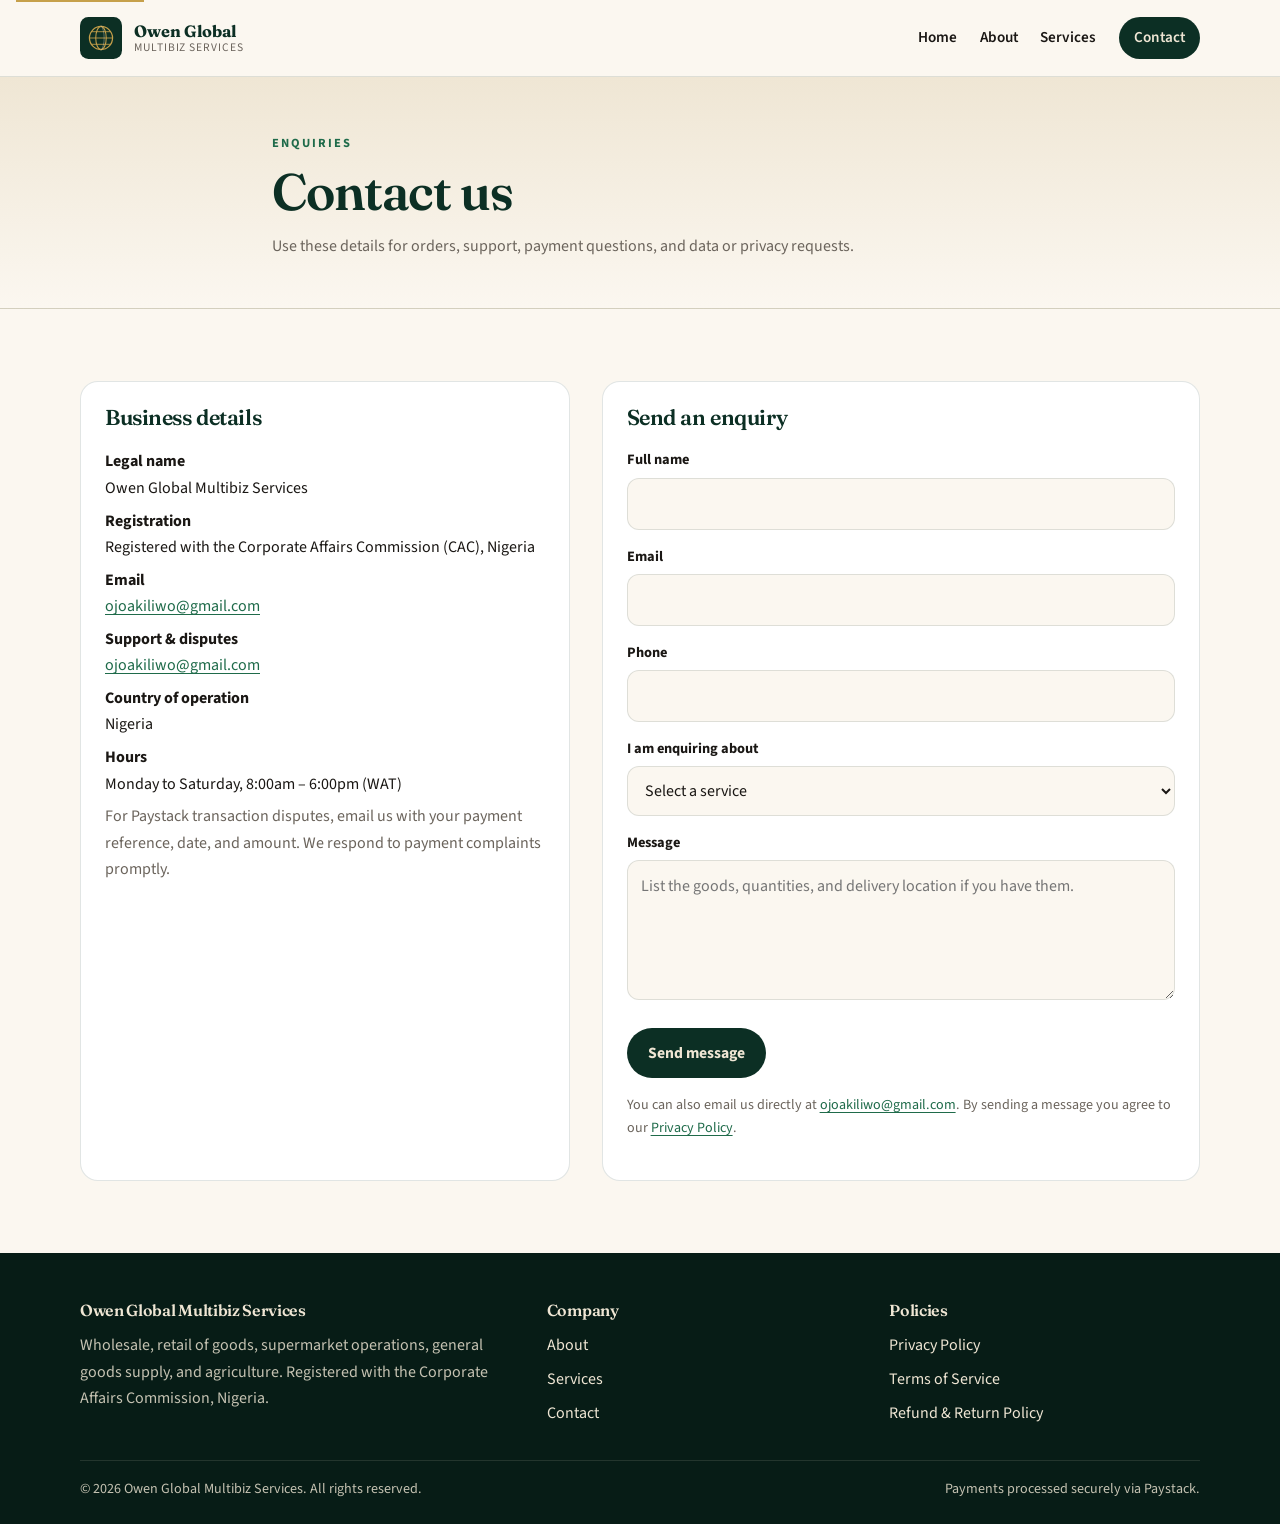
==== contact.html @ f967d384 "Add public website for Owen Global Multibiz Services Simple static site covering wholesale, retail, " ====
<!DOCTYPE html>
<html lang="en">
<head>
  <meta charset="UTF-8">
  <meta name="viewport" content="width=device-width, initial-scale=1">
  <title>Contact | Owen Global Multibiz Services</title>
  <meta name="description" content="Contact Owen Global Multibiz Services for wholesale, retail, supermarket, supply, and agriculture enquiries.">
  <link rel="icon" href="assets/favicon.svg" type="image/svg+xml">
  <link rel="preconnect" href="https://fonts.googleapis.com">
  <link rel="preconnect" href="https://fonts.gstatic.com" crossorigin>
  <link href="https://fonts.googleapis.com/css2?family=Fraunces:opsz,wght@9..144,500;9..144,600;9..144,700&family=Source+Sans+3:wght@400;600;700&display=swap" rel="stylesheet">
  <link rel="stylesheet" href="css/styles.css">
</head>
<body>
  <a class="skip-link" href="#content">Skip to content</a>
  <header class="site-header">
    <div class="wrap header-inner">
      <a class="brand" href="index.html">
        <img src="assets/logo.svg" alt="">
        <span class="brand-text">
          <strong>Owen Global</strong>
          <span>Multibiz Services</span>
        </span>
      </a>
      <button class="menu-toggle" type="button" aria-expanded="false" aria-controls="site-nav" aria-label="Open menu"><span></span></button>
      <nav class="nav" id="site-nav">
        <a href="index.html">Home</a>
        <a href="about.html">About</a>
        <a href="services.html">Services</a>
        <a href="contact.html" class="nav-cta" aria-current="page">Contact</a>
      </nav>
    </div>
  </header>

  <main id="content">
    <div class="page-hero">
      <div class="wrap prose">
        <p class="section-kicker">Enquiries</p>
        <h1>Contact us</h1>
        <p class="muted">Use these details for orders, support, payment questions, and data or privacy requests.</p>
      </div>
    </div>

    <section>
      <div class="wrap contact-grid">
        <div class="contact-card">
          <h2>Business details</h2>
          <p><strong>Legal name</strong><br>Owen Global Multibiz Services</p>
          <p><strong>Registration</strong><br>Registered with the Corporate Affairs Commission (CAC), Nigeria</p>
          <p><strong>Email</strong><br><a href="mailto:ojoakiliwo@gmail.com">ojoakiliwo@gmail.com</a></p>
          <p><strong>Support &amp; disputes</strong><br><a href="mailto:ojoakiliwo@gmail.com">ojoakiliwo@gmail.com</a></p>
          <p><strong>Country of operation</strong><br>Nigeria</p>
          <p><strong>Hours</strong><br>Monday to Saturday, 8:00am – 6:00pm (WAT)</p>
          <p class="muted">For Paystack transaction disputes, email us with your payment reference, date, and amount. We respond to payment complaints promptly.</p>
        </div>

        <form action="https://formsubmit.co/ojoakiliwo@gmail.com" method="POST">
          <h2>Send an enquiry</h2>
          <input type="hidden" name="_subject" value="Owen Global website enquiry">
          <input type="hidden" name="_captcha" value="false">
          <input type="hidden" name="_template" value="table">
          <input type="hidden" name="_next" value="https://ojoakiliwo.github.io/Owen-Global-Multibiz-Services-/thank-you.html">
          <input type="text" name="_honey" style="display:none">

          <label for="name">Full name</label>
          <input id="name" name="name" type="text" required autocomplete="name">

          <label for="email">Email</label>
          <input id="email" name="email" type="email" required autocomplete="email">

          <label for="phone">Phone</label>
          <input id="phone" name="phone" type="tel" autocomplete="tel">

          <label for="interest">I am enquiring about</label>
          <select id="interest" name="interest" required>
            <option value="">Select a service</option>
            <option>Wholesale of goods</option>
            <option>Retail / supermarket</option>
            <option>General goods supply</option>
            <option>Agriculture</option>
            <option>Payments or an existing order</option>
            <option>Something else</option>
          </select>

          <label for="message">Message</label>
          <textarea id="message" name="message" required placeholder="List the goods, quantities, and delivery location if you have them."></textarea>

          <p style="margin-top: 1.2rem;">
            <button class="btn btn-dark" type="submit">Send message</button>
          </p>
          <p class="form-note">You can also email us directly at <a href="mailto:ojoakiliwo@gmail.com">ojoakiliwo@gmail.com</a>. By sending a message you agree to our <a href="privacy.html">Privacy Policy</a>.</p>
        </form>
      </div>
    </section>
  </main>

  <footer class="site-footer">
    <div class="wrap">
      <div class="footer-grid">
        <div>
          <h3>Owen Global Multibiz Services</h3>
          <p>Wholesale, retail of goods, supermarket operations, general goods supply, and agriculture. Registered with the Corporate Affairs Commission, Nigeria.</p>
        </div>
        <div>
          <h3>Company</h3>
          <ul>
            <li><a href="about.html">About</a></li>
            <li><a href="services.html">Services</a></li>
            <li><a href="contact.html">Contact</a></li>
          </ul>
        </div>
        <div>
          <h3>Policies</h3>
          <ul>
            <li><a href="privacy.html">Privacy Policy</a></li>
            <li><a href="terms.html">Terms of Service</a></li>
            <li><a href="refunds.html">Refund &amp; Return Policy</a></li>
          </ul>
        </div>
      </div>
      <div class="copyright">
        <span>&copy; <span id="year">2026</span> Owen Global Multibiz Services. All rights reserved.</span>
        <span>Payments processed securely via Paystack.</span>
      </div>
    </div>
  </footer>
  <script src="js/main.js"></script>
</body>
</html>
---- css/styles.css ----
/* Owen Global Multibiz Services — site styles */

:root {
  --forest: #0c2f24;
  --forest-deep: #071c16;
  --leaf: #1f6b4a;
  --leaf-soft: #2d8a62;
  --gold: #c6a04a;
  --gold-soft: #e4c57a;
  --sand: #efe6d4;
  --paper: #fbf7f0;
  --ink: #1a1714;
  --stone: #6b645c;
  --line: rgba(12, 47, 36, 0.12);
  --white: #ffffff;
  --shadow: 0 18px 50px rgba(7, 28, 22, 0.12);
  --radius: 18px;
  --max: 1120px;
  --header: 76px;
}

*,
*::before,
*::after {
  box-sizing: border-box;
}

html {
  scroll-behavior: smooth;
}

body {
  margin: 0;
  font-family: "Source Sans 3", "Segoe UI", sans-serif;
  color: var(--ink);
  background: var(--paper);
  line-height: 1.65;
  min-height: 100vh;
}

img {
  max-width: 100%;
  display: block;
}

a {
  color: var(--leaf);
  text-decoration-thickness: 1px;
  text-underline-offset: 3px;
}

a:hover {
  color: var(--forest);
}

h1,
h2,
h3,
h4 {
  font-family: "Fraunces", Georgia, serif;
  font-weight: 600;
  line-height: 1.15;
  color: var(--forest);
  letter-spacing: -0.02em;
}

p {
  margin: 0 0 1rem;
}

.skip-link {
  position: absolute;
  left: 1rem;
  top: -40px;
  background: var(--gold);
  color: var(--forest);
  padding: 0.5rem 0.8rem;
  z-index: 100;
}

.skip-link:focus {
  top: 1rem;
}

.wrap {
  width: min(calc(100% - 2.4rem), var(--max));
  margin-inline: auto;
}

.site-header {
  position: sticky;
  top: 0;
  z-index: 50;
  background: rgba(251, 247, 240, 0.92);
  backdrop-filter: blur(14px);
  border-bottom: 1px solid var(--line);
}

.header-inner {
  min-height: var(--header);
  display: flex;
  align-items: center;
  justify-content: space-between;
  gap: 1rem;
}

.brand {
  display: flex;
  align-items: center;
  gap: 0.75rem;
  color: inherit;
  text-decoration: none;
}

.brand img {
  width: 42px;
  height: 42px;
}

.brand-text {
  display: flex;
  flex-direction: column;
  line-height: 1.15;
}

.brand-text strong {
  font-family: "Fraunces", Georgia, serif;
  font-size: 1.02rem;
  color: var(--forest);
}

.brand-text span {
  font-size: 0.72rem;
  letter-spacing: 0.08em;
  text-transform: uppercase;
  color: var(--stone);
}

.nav {
  display: flex;
  align-items: center;
  gap: 1.4rem;
}

.nav a {
  color: var(--ink);
  text-decoration: none;
  font-weight: 600;
  font-size: 0.95rem;
}

.nav a:hover,
.nav a[aria-current="page"] {
  color: var(--leaf);
}

.nav-cta {
  background: var(--forest);
  color: var(--sand) !important;
  padding: 0.55rem 0.95rem;
  border-radius: 999px;
}

.nav-cta:hover {
  background: var(--leaf);
}

.menu-toggle {
  display: none;
  border: 1px solid var(--line);
  background: var(--white);
  border-radius: 10px;
  width: 44px;
  height: 44px;
  cursor: pointer;
}

.menu-toggle span,
.menu-toggle span::before,
.menu-toggle span::after {
  display: block;
  width: 18px;
  height: 2px;
  background: var(--forest);
  position: relative;
  margin: 0 auto;
}

.menu-toggle span::before,
.menu-toggle span::after {
  content: "";
  position: absolute;
  left: 0;
}

.menu-toggle span::before {
  top: -6px;
}

.menu-toggle span::after {
  top: 6px;
}

.hero {
  position: relative;
  overflow: hidden;
  background:
    radial-gradient(circle at 85% 10%, rgba(198, 160, 74, 0.22), transparent 32%),
    linear-gradient(160deg, var(--forest-deep) 0%, var(--forest) 48%, #134433 100%);
  color: var(--sand);
  padding: 5.5rem 0 5rem;
}

.hero::after {
  content: "";
  position: absolute;
  inset: auto -8% -28% auto;
  width: min(52vw, 520px);
  height: min(52vw, 520px);
  border: 1px solid rgba(198, 160, 74, 0.28);
  border-radius: 50%;
  pointer-events: none;
}

.hero-grid {
  position: relative;
  z-index: 1;
  display: grid;
  grid-template-columns: 1.3fr 0.9fr;
  gap: 3rem;
  align-items: center;
}

.eyebrow {
  display: inline-flex;
  align-items: center;
  gap: 0.5rem;
  color: var(--gold-soft);
  font-size: 0.78rem;
  letter-spacing: 0.16em;
  text-transform: uppercase;
  font-weight: 700;
  margin-bottom: 1rem;
}

.eyebrow::before {
  content: "";
  width: 28px;
  height: 1px;
  background: var(--gold);
}

.hero h1 {
  color: var(--white);
  font-size: clamp(2.4rem, 5.4vw, 4.3rem);
  margin: 0 0 1rem;
}

.hero p.lead {
  font-size: 1.18rem;
  color: rgba(239, 230, 212, 0.88);
  max-width: 38rem;
}

.hero-actions {
  display: flex;
  flex-wrap: wrap;
  gap: 0.8rem;
  margin-top: 1.8rem;
}

.btn {
  display: inline-flex;
  align-items: center;
  justify-content: center;
  gap: 0.4rem;
  border-radius: 999px;
  padding: 0.82rem 1.25rem;
  font-weight: 700;
  text-decoration: none;
  border: 1px solid transparent;
  cursor: pointer;
  font-family: inherit;
  font-size: 0.98rem;
}

.btn-gold {
  background: var(--gold);
  color: var(--forest-deep);
}

.btn-gold:hover {
  background: var(--gold-soft);
  color: var(--forest-deep);
}

.btn-ghost {
  background: transparent;
  color: var(--sand);
  border-color: rgba(239, 230, 212, 0.35);
}

.btn-ghost:hover {
  color: var(--white);
  border-color: var(--gold);
}

.btn-dark {
  background: var(--forest);
  color: var(--sand);
}

.btn-dark:hover {
  background: var(--leaf);
  color: var(--white);
}

.hero-card {
  background: rgba(255, 255, 255, 0.06);
  border: 1px solid rgba(239, 230, 212, 0.16);
  border-radius: var(--radius);
  padding: 1.5rem;
  backdrop-filter: blur(8px);
}

.hero-card h2 {
  color: var(--sand);
  font-size: 1.15rem;
  margin: 0 0 1rem;
}

.hero-card ul {
  margin: 0;
  padding: 0;
  list-style: none;
}

.hero-card li {
  display: flex;
  justify-content: space-between;
  gap: 1rem;
  padding: 0.7rem 0;
  border-bottom: 1px solid rgba(239, 230, 212, 0.12);
  font-size: 0.95rem;
}

.hero-card li:last-child {
  border-bottom: 0;
}

.hero-card span {
  color: var(--gold-soft);
  font-weight: 700;
}

.trust {
  background: var(--sand);
  border-bottom: 1px solid var(--line);
}

.trust-row {
  display: grid;
  grid-template-columns: repeat(4, 1fr);
  gap: 1rem;
  padding: 1.2rem 0;
}

.trust-item {
  text-align: center;
  font-size: 0.82rem;
  letter-spacing: 0.08em;
  text-transform: uppercase;
  font-weight: 700;
  color: var(--forest);
}

section {
  padding: 4.5rem 0;
}

.section-kicker {
  color: var(--leaf);
  font-size: 0.78rem;
  letter-spacing: 0.16em;
  text-transform: uppercase;
  font-weight: 700;
  margin-bottom: 0.6rem;
}

.section-head {
  max-width: 40rem;
  margin-bottom: 2.4rem;
}

.section-head h2 {
  font-size: clamp(1.8rem, 3vw, 2.5rem);
  margin: 0 0 0.7rem;
}

.muted {
  color: var(--stone);
}

.cards {
  display: grid;
  grid-template-columns: repeat(3, 1fr);
  gap: 1.2rem;
}

.card {
  background: var(--white);
  border: 1px solid var(--line);
  border-radius: var(--radius);
  padding: 1.4rem;
  box-shadow: 0 1px 0 rgba(255, 255, 255, 0.8);
}

.card h3 {
  margin: 0.8rem 0 0.5rem;
  font-size: 1.25rem;
}

.icon {
  width: 44px;
  height: 44px;
  border-radius: 12px;
  background: var(--sand);
  color: var(--forest);
  display: grid;
  place-items: center;
}

.split {
  display: grid;
  grid-template-columns: 1fr 1fr;
  gap: 3rem;
  align-items: center;
}

.panel {
  background: var(--forest);
  color: var(--sand);
  border-radius: 28px;
  padding: 2rem;
  min-height: 280px;
}

.panel h3 {
  color: var(--white);
}

.panel ol {
  margin: 0;
  padding-left: 1.1rem;
}

.panel li + li {
  margin-top: 0.8rem;
}

.steps {
  display: grid;
  grid-template-columns: repeat(3, 1fr);
  gap: 1.2rem;
}

.step {
  padding: 1.4rem 0;
  border-top: 2px solid var(--gold);
}

.step strong {
  display: block;
  font-family: "Fraunces", Georgia, serif;
  font-size: 1.3rem;
  color: var(--forest);
  margin-bottom: 0.4rem;
}

.cta-band {
  background:
    linear-gradient(135deg, var(--forest) 0%, #163c30 100%);
  color: var(--sand);
}

.cta-band h2 {
  color: var(--white);
}

.cta-inner {
  display: flex;
  justify-content: space-between;
  gap: 2rem;
  align-items: center;
}

.page-hero {
  padding: 3.5rem 0 2rem;
  background:
    linear-gradient(180deg, var(--sand) 0%, var(--paper) 100%);
  border-bottom: 1px solid var(--line);
}

.page-hero h1 {
  font-size: clamp(2rem, 4vw, 3.2rem);
  margin: 0 0 0.7rem;
}

.prose {
  max-width: 46rem;
}

.prose h2 {
  margin-top: 2.2rem;
  font-size: 1.45rem;
}

.prose ul,
.prose ol {
  padding-left: 1.2rem;
}

.legal {
  padding-bottom: 5rem;
}

.contact-grid {
  display: grid;
  grid-template-columns: 0.9fr 1.1fr;
  gap: 2rem;
}

.contact-card,
form {
  background: var(--white);
  border: 1px solid var(--line);
  border-radius: var(--radius);
  padding: 1.5rem;
}

.contact-card h2,
form h2 {
  margin-top: 0;
  font-size: 1.35rem;
}

.contact-card p {
  margin-bottom: 0.4rem;
}

label {
  display: block;
  font-weight: 700;
  font-size: 0.9rem;
  margin: 0.9rem 0 0.35rem;
}

input,
select,
textarea {
  width: 100%;
  border: 1px solid var(--line);
  background: var(--paper);
  border-radius: 12px;
  padding: 0.75rem 0.85rem;
  font: inherit;
  color: var(--ink);
}

textarea {
  min-height: 140px;
  resize: vertical;
}

input:focus,
select:focus,
textarea:focus {
  outline: 2px solid var(--gold);
  border-color: transparent;
}

.form-note {
  font-size: 0.88rem;
  color: var(--stone);
  margin-top: 0.8rem;
}

.site-footer {
  background: var(--forest-deep);
  color: rgba(239, 230, 212, 0.82);
  padding: 3rem 0 1.4rem;
}

.footer-grid {
  display: grid;
  grid-template-columns: 1.4fr 1fr 1fr;
  gap: 2rem;
  padding-bottom: 2rem;
  border-bottom: 1px solid rgba(239, 230, 212, 0.12);
}

.site-footer h3 {
  color: var(--sand);
  font-size: 1rem;
  margin: 0 0 0.8rem;
}

.site-footer a {
  color: var(--sand);
  text-decoration: none;
}

.site-footer a:hover {
  color: var(--gold-soft);
}

.site-footer ul {
  list-style: none;
  margin: 0;
  padding: 0;
}

.site-footer li + li {
  margin-top: 0.45rem;
}

.copyright {
  padding-top: 1.1rem;
  font-size: 0.88rem;
  display: flex;
  justify-content: space-between;
  gap: 1rem;
  flex-wrap: wrap;
}

.badge {
  display: inline-block;
  background: rgba(198, 160, 74, 0.16);
  color: var(--gold-soft);
  border: 1px solid rgba(198, 160, 74, 0.35);
  border-radius: 999px;
  padding: 0.2rem 0.6rem;
  font-size: 0.75rem;
  font-weight: 700;
  letter-spacing: 0.04em;
}

table {
  width: 100%;
  border-collapse: collapse;
  background: var(--white);
  border-radius: 12px;
  overflow: hidden;
}

th,
td {
  text-align: left;
  padding: 0.8rem 0.9rem;
  border-bottom: 1px solid var(--line);
  vertical-align: top;
}

th {
  background: var(--sand);
  color: var(--forest);
}

.product-list {
  display: grid;
  grid-template-columns: repeat(2, 1fr);
  gap: 1rem;
}

@media (max-width: 880px) {
  .hero-grid,
  .split,
  .cards,
  .steps,
  .trust-row,
  .contact-grid,
  .footer-grid,
  .cta-inner,
  .product-list {
    grid-template-columns: 1fr;
  }

  .cta-inner {
    display: grid;
  }

  .menu-toggle {
    display: grid;
    place-items: center;
  }

  .nav {
    display: none;
    position: absolute;
    left: 0;
    right: 0;
    top: var(--header);
    background: var(--paper);
    border-bottom: 1px solid var(--line);
    flex-direction: column;
    align-items: stretch;
    padding: 0.8rem 1.2rem 1.2rem;
    gap: 0.4rem;
  }

  .nav.open {
    display: flex;
  }

  .nav a {
    padding: 0.7rem 0.2rem;
  }

  .nav-cta {
    text-align: center;
  }

  .hero {
    padding: 3.5rem 0 3rem;
  }
}
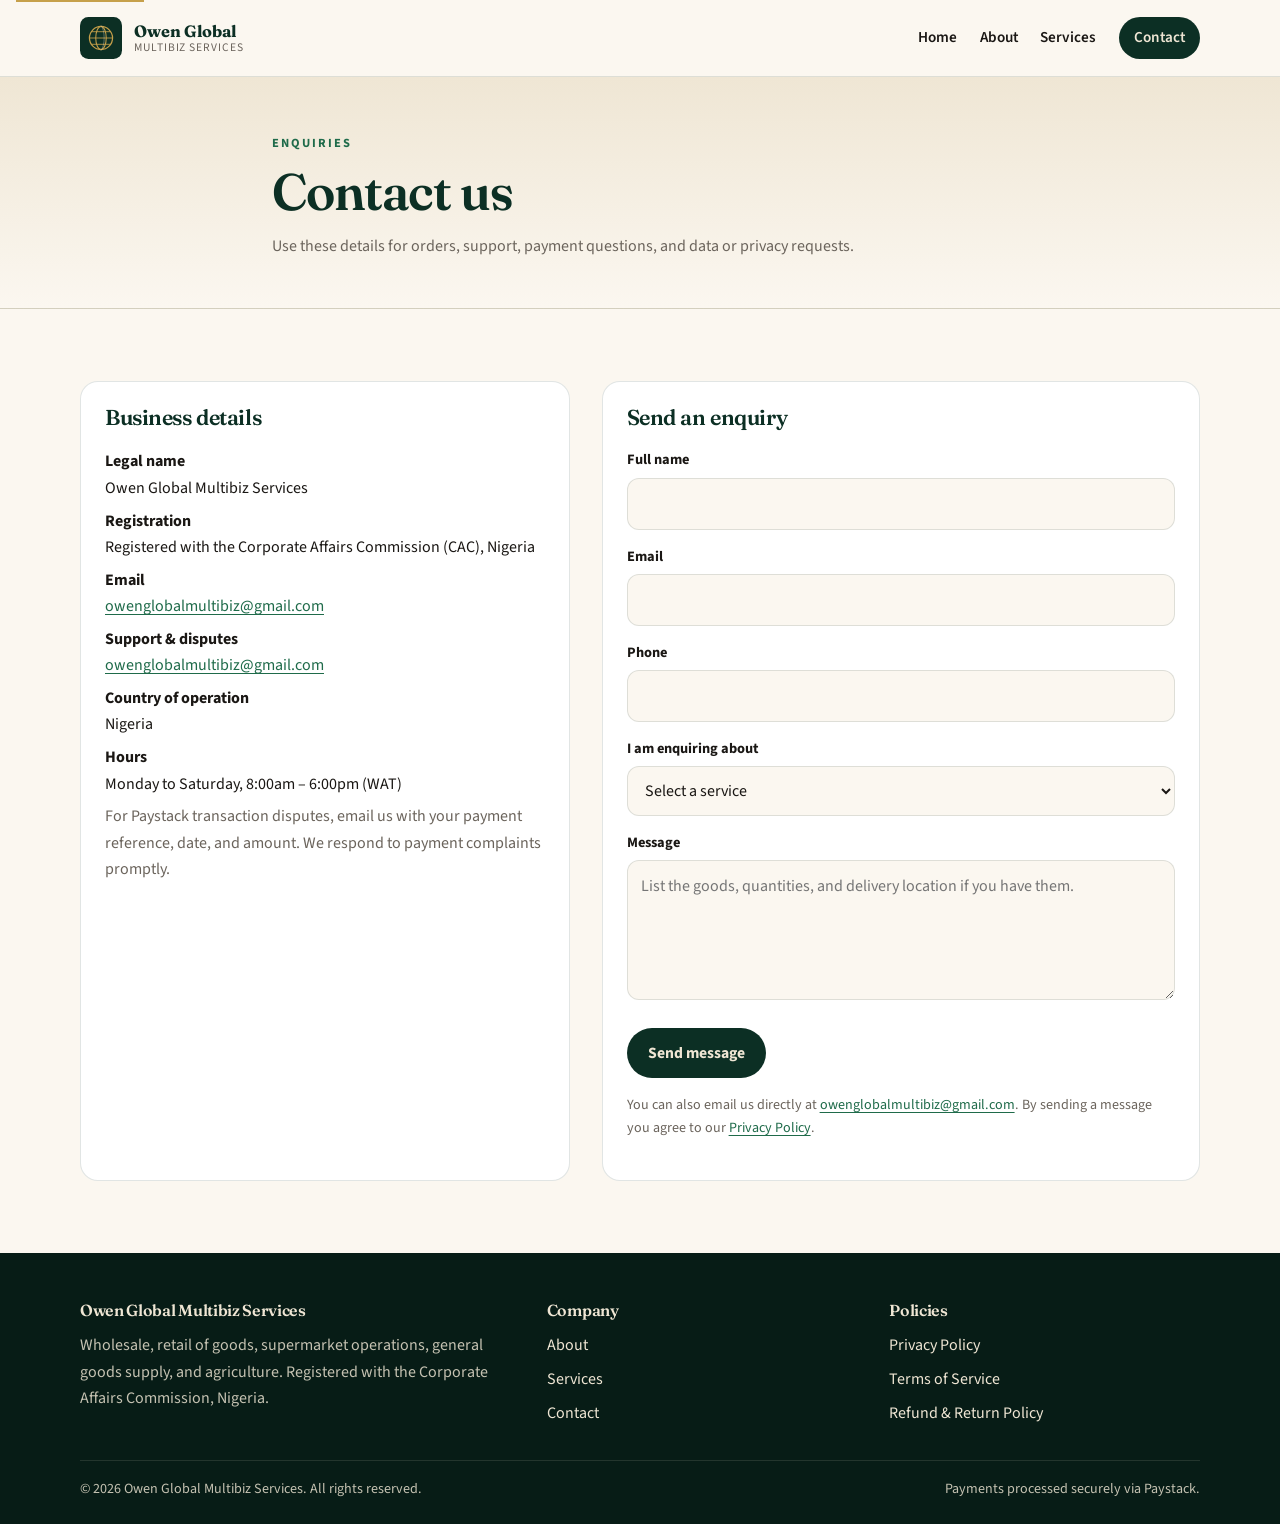
==== commit 2af32798: "Use owenglobalmultibiz@gmail.com as the business email Update contact details, the enquiry form, and" ====
--- a/contact.html
+++ b/contact.html
@@ -47,14 +47,14 @@
           <h2>Business details</h2>
           <p><strong>Legal name</strong><br>Owen Global Multibiz Services</p>
           <p><strong>Registration</strong><br>Registered with the Corporate Affairs Commission (CAC), Nigeria</p>
-          <p><strong>Email</strong><br><a href="mailto:ojoakiliwo@gmail.com">ojoakiliwo@gmail.com</a></p>
-          <p><strong>Support &amp; disputes</strong><br><a href="mailto:ojoakiliwo@gmail.com">ojoakiliwo@gmail.com</a></p>
+          <p><strong>Email</strong><br><a href="mailto:owenglobalmultibiz@gmail.com">owenglobalmultibiz@gmail.com</a></p>
+          <p><strong>Support &amp; disputes</strong><br><a href="mailto:owenglobalmultibiz@gmail.com">owenglobalmultibiz@gmail.com</a></p>
           <p><strong>Country of operation</strong><br>Nigeria</p>
           <p><strong>Hours</strong><br>Monday to Saturday, 8:00am – 6:00pm (WAT)</p>
           <p class="muted">For Paystack transaction disputes, email us with your payment reference, date, and amount. We respond to payment complaints promptly.</p>
         </div>
 
-        <form action="https://formsubmit.co/ojoakiliwo@gmail.com" method="POST">
+        <form action="https://formsubmit.co/owenglobalmultibiz@gmail.com" method="POST">
           <h2>Send an enquiry</h2>
           <input type="hidden" name="_subject" value="Owen Global website enquiry">
           <input type="hidden" name="_captcha" value="false">
@@ -88,7 +88,7 @@
           <p style="margin-top: 1.2rem;">
             <button class="btn btn-dark" type="submit">Send message</button>
           </p>
-          <p class="form-note">You can also email us directly at <a href="mailto:ojoakiliwo@gmail.com">ojoakiliwo@gmail.com</a>. By sending a message you agree to our <a href="privacy.html">Privacy Policy</a>.</p>
+          <p class="form-note">You can also email us directly at <a href="mailto:owenglobalmultibiz@gmail.com">owenglobalmultibiz@gmail.com</a>. By sending a message you agree to our <a href="privacy.html">Privacy Policy</a>.</p>
         </form>
       </div>
     </section>
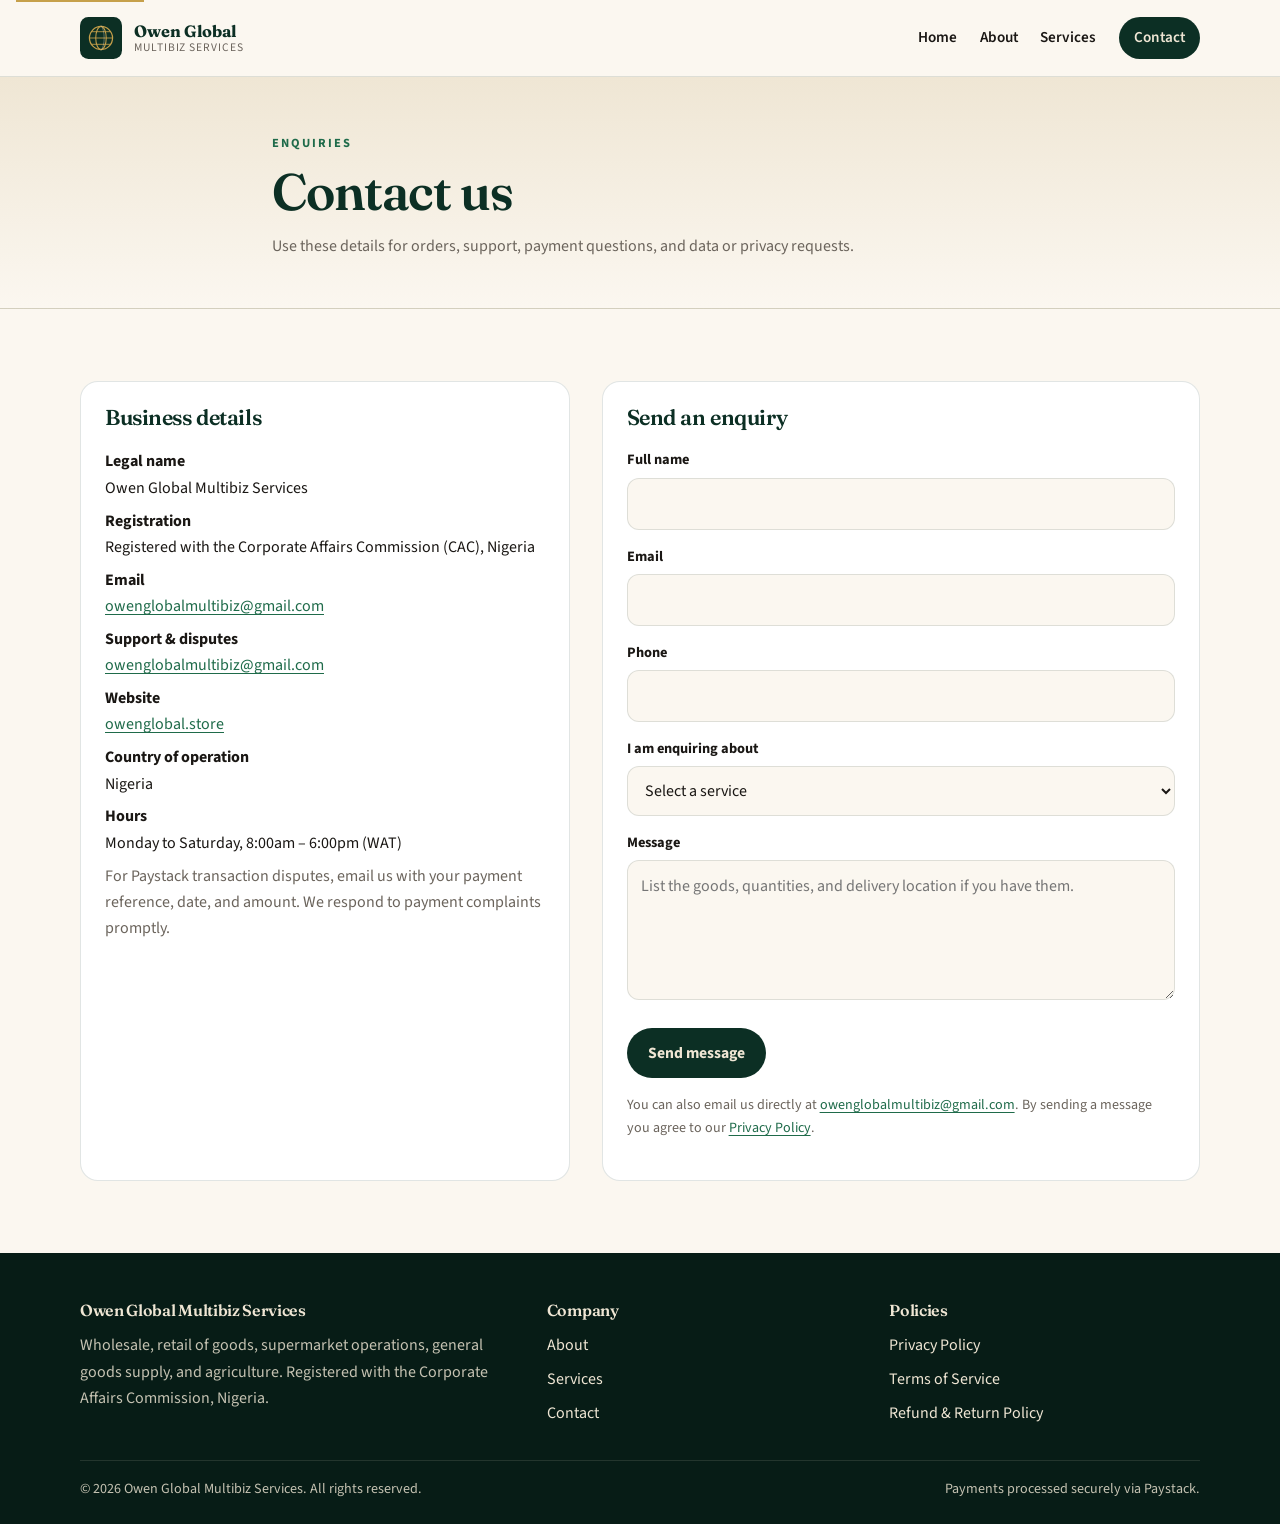
==== commit 94cc09bf: "Point the website at owenglobal.store Use the Namecheap domain in canonical URLs, sitemap, contact d" ====
--- a/contact.html
+++ b/contact.html
@@ -49,6 +49,7 @@
           <p><strong>Registration</strong><br>Registered with the Corporate Affairs Commission (CAC), Nigeria</p>
           <p><strong>Email</strong><br><a href="mailto:owenglobalmultibiz@gmail.com">owenglobalmultibiz@gmail.com</a></p>
           <p><strong>Support &amp; disputes</strong><br><a href="mailto:owenglobalmultibiz@gmail.com">owenglobalmultibiz@gmail.com</a></p>
+          <p><strong>Website</strong><br><a href="https://owenglobal.store">owenglobal.store</a></p>
           <p><strong>Country of operation</strong><br>Nigeria</p>
           <p><strong>Hours</strong><br>Monday to Saturday, 8:00am – 6:00pm (WAT)</p>
           <p class="muted">For Paystack transaction disputes, email us with your payment reference, date, and amount. We respond to payment complaints promptly.</p>
@@ -59,7 +60,7 @@
           <input type="hidden" name="_subject" value="Owen Global website enquiry">
           <input type="hidden" name="_captcha" value="false">
           <input type="hidden" name="_template" value="table">
-          <input type="hidden" name="_next" value="https://ojoakiliwo.github.io/Owen-Global-Multibiz-Services-/thank-you.html">
+          <input type="hidden" name="_next" value="https://owenglobal.store/thank-you.html">
           <input type="text" name="_honey" style="display:none">
 
           <label for="name">Full name</label>
